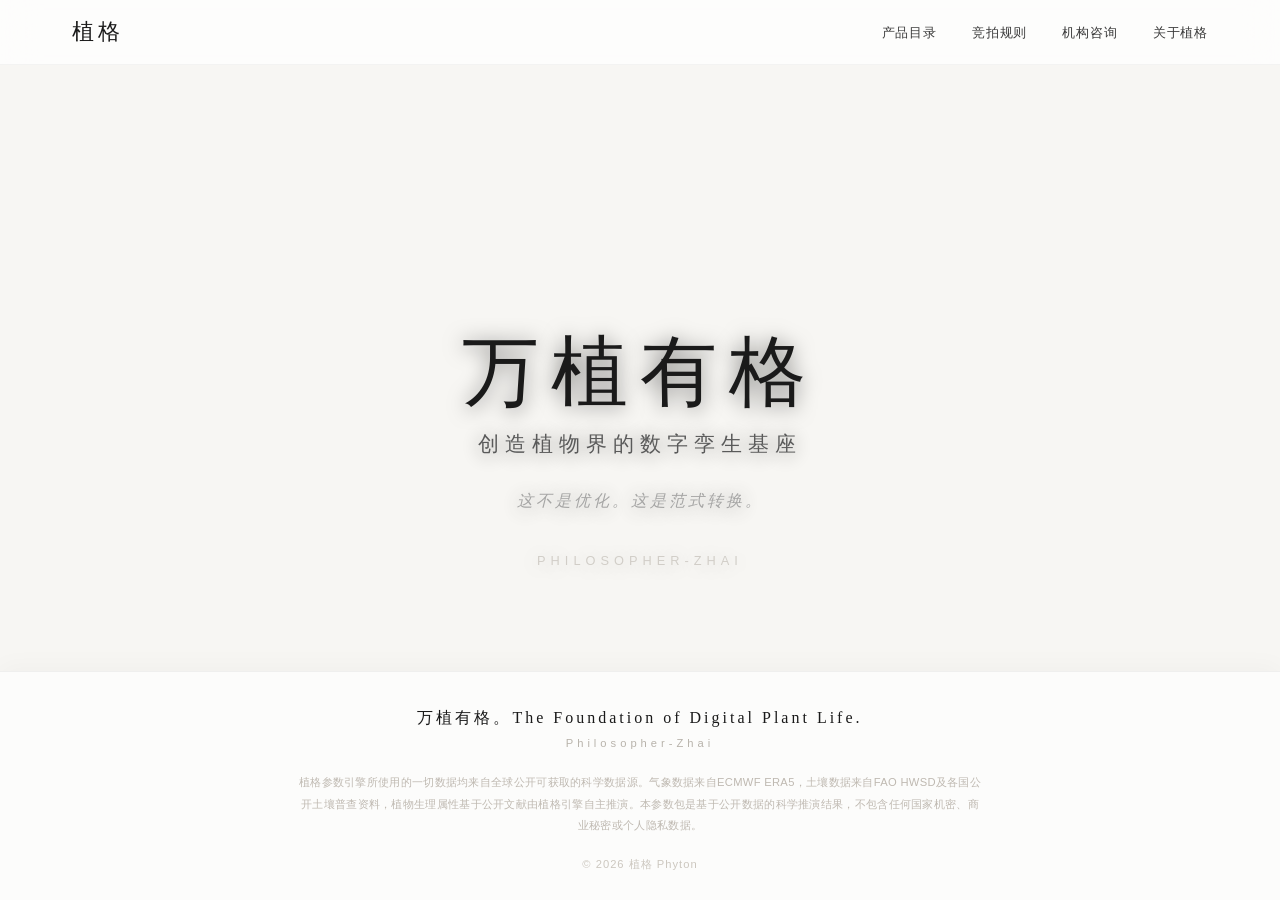
==== index.html @ 39f3e61e "植格网站上线" ====
<!DOCTYPE html>
<html lang="zh-CN">
<head>
    <meta charset="UTF-8">
    <meta name="viewport" content="width=device-width, initial-scale=1.0">
    <title>植格 Phyton — 植物界的数字孪生基座</title>
    <link rel="stylesheet" href="css/style.css">
    <style>
        /* ============================================================
           全局 — 科技白左风
           ============================================================ */
        * {
            margin: 0;
            padding: 0;
            box-sizing: border-box;
        }

        html {
            scroll-behavior: smooth;
        }

        body {
            font-family: -apple-system, 'Inter', 'Helvetica Neue', 'Segoe UI', Roboto, sans-serif;
            background: #f7f6f3;
            color: #1e1e1e;
            line-height: 1.7;
            -webkit-font-smoothing: antialiased;
        }

        /* ===== 顶部导航 — 毛玻璃 ===== */
        .top-nav {
            background: rgba(255, 255, 255, 0.72);
            backdrop-filter: blur(18px) saturate(1.2);
            -webkit-backdrop-filter: blur(18px) saturate(1.2);
            border-bottom: 1px solid rgba(0, 0, 0, 0.04);
            padding: 0 2rem;
            position: fixed;
            top: 0;
            left: 0;
            right: 0;
            z-index: 1000;
        }

        .nav-inner {
            max-width: 1200px;
            margin: 0 auto;
            display: flex;
            justify-content: space-between;
            align-items: center;
            height: 64px;
        }

        .nav-logo {
            font-size: 1.4rem;
            font-weight: 500;
            letter-spacing: 4px;
            color: #1a1a1a;
            text-decoration: none;
            font-family: 'Times New Roman', serif;
        }

        .nav-menu {
            display: flex;
            list-style: none;
            gap: 2.2rem;
            align-items: center;
        }

        .nav-link {
            font-size: 0.8rem;
            font-weight: 450;
            letter-spacing: 0.8px;
            text-transform: uppercase;
            color: #3a3a3a;
            text-decoration: none;
            transition: color 0.25s ease;
            position: relative;
        }

        .nav-link::after {
            content: '';
            position: absolute;
            bottom: -4px;
            left: 0;
            width: 0;
            height: 1.5px;
            background: #1a1a1a;
            transition: width 0.3s ease;
        }

        .nav-link:hover::after {
            width: 100%;
        }

        .nav-link:hover {
            color: #000;
        }

        .has-dropdown {
            position: relative;
        }

        .dropdown {
            display: none;
            position: absolute;
            top: 100%;
            left: 50%;
            transform: translateX(-50%);
            background: rgba(255, 255, 255, 0.96);
            backdrop-filter: blur(12px);
            -webkit-backdrop-filter: blur(12px);
            border-radius: 14px;
            border: 1px solid rgba(0, 0, 0, 0.04);
            box-shadow: 0 12px 40px rgba(0, 0, 0, 0.04);
            min-width: 200px;
            padding: 0.5rem 0;
        }

        .has-dropdown:hover .dropdown {
            display: block;
        }

        .dropdown-inner {
            padding: 0.5rem 1rem;
        }

        /* ===== 滚动容器 ===== */
        .scroll-container {
            padding-top: 64px;
            padding-bottom: 200px; /* 为固定页脚预留空间 */
        }

        /* ===== 全屏面板 ===== */
        .fullscreen-panel {
            min-height: 100vh;
            display: flex;
            align-items: center;
            justify-content: center;
            padding: 4rem 2rem;
            width: 100%;
        }

        /* ============================================================
           第一屏：英雄区（纯文字，垂直居中）
           ============================================================ */
        .hero-panel {
            background: #f7f6f3;
            text-align: center;
            flex-direction: column;
            position: relative;
            min-height: 100vh;
            align-items: center;
        }

        .hero-overlay {
            max-width: 820px;
            margin: 0 auto;
        }

        .hero-title {
            font-size: 4.8rem;
            font-weight: 400;
            letter-spacing: 12px;
            color: #1a1a1a;
            font-family: 'Times New Roman', serif;
            margin-bottom: 0.6rem;
            line-height: 1.15;
        }

        .hero-subtitle {
            font-size: 1.3rem;
            font-weight: 350;
            letter-spacing: 6px;
            color: #4a4a4a;
            margin-bottom: 1.6rem;
            font-family: 'Times New Roman', serif;
        }

        .hero-tagline {
            font-size: 1rem;
            font-weight: 350;
            letter-spacing: 3px;
            color: #8a8a8a;
            margin-bottom: 2.2rem;
            font-style: italic;
        }

        .hero-byline {
            font-size: 0.8rem;
            letter-spacing: 5px;
            color: #b8b3ab;
            text-transform: uppercase;
        }

        .scroll-hint {
            position: absolute;
            bottom: 2.2rem;
            left: 50%;
            transform: translateX(-50%);
            font-size: 1.8rem;
            color: #c5c0b8;
            animation: bounce-down 2.4s ease-in-out infinite;
            line-height: 1;
        }

        @keyframes bounce-down {
            0%,
            100% {
                transform: translateX(-50%) translateY(0);
                opacity: 0.4;
            }
            50% {
                transform: translateX(-50%) translateY(10px);
                opacity: 1;
            }
        }

        /* ============================================================
           第二屏：故事卡片（顶部对齐，但足够的内边距保证视觉居中）
           ============================================================ */
        .stories-panel {
            background: #f7f6f3;
            padding: 5rem 2rem 4rem;
            min-height: 100vh;
            display: flex;
            align-items: flex-start;   /* 保持顶部对齐，符合您之前的要求 */
            justify-content: center;
        }

        .stories-inner {
            max-width: 1200px;
            margin: 0 auto;
            width: 100%;
        }

        .stories-heading {
            font-size: 1.6rem;
            font-weight: 400;
            letter-spacing: 4px;
            color: #1a1a1a;
            text-align: center;
            margin-bottom: 3rem;
            font-family: 'Times New Roman', serif;
        }

        .story-grid {
            display: grid;
            grid-template-columns: repeat(3, 1fr);
            gap: 2rem;
        }

        .story-card {
            background: #ffffff;
            border-radius: 18px;
            overflow: hidden;
            border: 1px solid rgba(0, 0, 0, 0.04);
            box-shadow: 0 2px 20px rgba(0, 0, 0, 0.02);
            transition: transform 0.4s cubic-bezier(0.16, 1, 0.3, 1), box-shadow 0.4s ease;
            display: flex;
            flex-direction: column;
            will-change: transform;
        }

        .story-card:hover {
            transform: translateY(-8px);
            box-shadow: 0 20px 50px rgba(0, 0, 0, 0.07);
        }

        .story-img {
            width: 100%;
            padding-top: 56.25%;
            background-size: cover;
            background-position: center;
            background-color: #e8e4de;
            flex-shrink: 0;
        }

        .story-text {
            padding: 1.8rem 2rem 2.2rem;
            flex: 1;
            display: flex;
            flex-direction: column;
        }

        .story-text h3 {
            font-size: 1.05rem;
            font-weight: 500;
            letter-spacing: 0.5px;
            color: #1a1a1a;
            margin-bottom: 0.3rem;
            line-height: 1.4;
            font-family: 'Times New Roman', serif;
        }

        .story-tagline {
            font-size: 0.8rem;
            font-weight: 400;
            letter-spacing: 1.5px;
            color: #b0aaa2;
            text-transform: uppercase;
            margin-bottom: 0.8rem;
        }

        .story-desc {
            font-size: 0.95rem;
            color: #3a3a3a;
            line-height: 1.8;
            flex: 1;
        }

        /* ============================================================
           第三屏：全球覆盖（底部内边距已减小，页脚脱离文档流）
           ============================================================ */
        .climate-panel {
            background: #f7f6f3;
            padding: 5rem 2rem 3rem;   /* 底部内边距减小 */
            min-height: 100vh;
            display: flex;
            align-items: flex-start;
            justify-content: center;
            text-align: center;
        }

        .climate-inner {
            max-width: 1200px;
            margin: 0 auto;
            width: 100%;
        }

        .climate-heading {
            font-size: 1.8rem;
            font-weight: 400;
            letter-spacing: 5px;
            color: #1a1a1a;
            margin-bottom: 2rem;
            font-family: 'Times New Roman', serif;
        }

        .climate-map {
            width: 100%;
            height: auto;
            display: block;
            margin: 0 auto 2rem;
            border-radius: 18px;
            background: #e8e4de;
            border: 1px solid rgba(0, 0, 0, 0.04);
            box-shadow: 0 2px 20px rgba(0, 0, 0, 0.02);
        }

        .climate-note {
            font-size: 0.85rem;
            color: #8a8a8a;
            letter-spacing: 1.5px;
            line-height: 1.9;
            max-width: 600px;
            margin: 0 auto;
        }

        /* ============================================================
           页脚 — 固定于视口底部
           ============================================================ */
        .site-footer {
            position: fixed;            /* 固定定位 */
            bottom: 0;
            left: 0;
            right: 0;
            z-index: 900;               /* 低于导航栏 */
            text-align: center;
            padding: 2rem 2rem 1.6rem;
            border-top: 1px solid rgba(0, 0, 0, 0.05);
            background: rgba(252, 252, 251, 0.96);
            backdrop-filter: blur(12px);
            -webkit-backdrop-filter: blur(12px);
            box-shadow: 0 -4px 24px rgba(0, 0, 0, 0.03);
        }

        .footer-slogan {
            font-size: 1rem;
            font-weight: 380;
            letter-spacing: 3px;
            color: #1a1a1a;
            margin-bottom: 0.2rem;
            font-family: 'Times New Roman', serif;
        }

        .footer-sub {
            font-size: 0.7rem;
            letter-spacing: 4px;
            color: #b8b3ab;
            margin-bottom: 1.2rem;
        }

        .footer-disclaimer {
            max-width: 720px;
            margin: 0 auto 1.2rem;
            font-size: 0.7rem;
            color: #bfb9b1;
            line-height: 1.9;
            letter-spacing: 0.3px;
            padding: 0 1rem;
        }

        .footer-copy {
            font-size: 0.7rem;
            color: #ccc7bf;
            letter-spacing: 1px;
        }

        /* ============================================================
           响应式
           ============================================================ */
        @media (max-width: 900px) {
            .story-grid {
                grid-template-columns: repeat(2, 1fr);
                gap: 1.5rem;
            }
        }

        @media (max-width: 700px) {
            .top-nav {
                padding: 0 1rem;
            }
            .nav-menu {
                gap: 1.2rem;
            }
            .nav-link {
                font-size: 0.7rem;
                letter-spacing: 0.5px;
            }
            .nav-logo {
                font-size: 1.1rem;
                letter-spacing: 2px;
            }

            .hero-title {
                font-size: 3rem;
                letter-spacing: 8px;
            }
            .hero-subtitle {
                font-size: 1rem;
                letter-spacing: 4px;
            }
            .hero-tagline {
                font-size: 0.9rem;
                letter-spacing: 2px;
            }

            .stories-panel {
                padding: 4rem 1.2rem 3rem;
            }
            .stories-heading {
                font-size: 1.3rem;
                letter-spacing: 2px;
                margin-bottom: 2rem;
            }
            .story-grid {
                grid-template-columns: 1fr;
                gap: 1.2rem;
            }
            .story-text {
                padding: 1.4rem 1.4rem 1.8rem;
            }
            .story-text h3 {
                font-size: 0.95rem;
            }
            .story-desc {
                font-size: 0.88rem;
            }

            /* 移动端底部留白加大，页脚更高 */
            .scroll-container {
                padding-bottom: 230px;
            }

            .climate-panel {
                padding: 4rem 1.2rem 2.5rem;
            }
            .climate-heading {
                font-size: 1.4rem;
                letter-spacing: 3px;
            }
            .climate-note {
                font-size: 0.78rem;
            }

            .site-footer {
                padding: 1.6rem 1.2rem 1.4rem;
            }
            .footer-slogan {
                font-size: 0.85rem;
            }
            .footer-disclaimer {
                font-size: 0.65rem;
            }
        }

        @media (max-width: 440px) {
            .nav-menu {
                gap: 0.8rem;
            }
            .nav-link {
                font-size: 0.6rem;
                letter-spacing: 0.3px;
            }
            .nav-logo {
                font-size: 0.95rem;
            }

            .hero-title {
                font-size: 2.4rem;
                letter-spacing: 6px;
            }
            .hero-subtitle {
                font-size: 0.85rem;
                letter-spacing: 3px;
            }
            .hero-tagline {
                font-size: 0.8rem;
            }

            .fullscreen-panel {
                padding: 3rem 1rem;
                min-height: 90vh;
            }
            .stories-panel {
                min-height: auto;
                padding: 3rem 1rem 2rem;
            }
            .climate-panel {
                min-height: auto;
                padding: 3rem 1rem 2rem;
            }

            .story-text h3 {
                font-size: 0.9rem;
            }
            .story-desc {
                font-size: 0.82rem;
            }
            .story-text {
                padding: 1rem 1rem 1.4rem;
            }

            .scroll-hint {
                font-size: 1.4rem;
                bottom: 1.2rem;
            }

            /* 小屏幕底部留白更多 */
            .scroll-container {
                padding-bottom: 250px;
            }

            .site-footer {
                padding: 1.4rem 1rem 1.2rem;
            }
        }
    </style>
</head>
<body>

    <!-- ===== 顶部悬浮导航栏 ===== -->
    <nav class="top-nav">
        <div class="nav-inner">
            <a href="index.html" class="nav-logo">植格</a>
            <ul class="nav-menu">
                <li class="nav-item has-dropdown">
                    <a href="#" class="nav-link">产品目录</a>
                    <div class="dropdown" id="productDropdown">
                        <div class="dropdown-inner">
                            <p style="color:var(--muted);text-align:center;padding:1rem;">加载中…</p>
                        </div>
                    </div>
                </li>
                <li class="nav-item">
                    <a href="auction.html" class="nav-link">竞拍规则</a>
                </li>
                <li class="nav-item">
                    <a href="institutional-inquiry.html" class="nav-link">机构咨询</a>
                </li>
                <li class="nav-item">
                    <a href="about.html" class="nav-link">关于植格</a>
                </li>
            </ul>
        </div>
    </nav>

    <!-- ===== 全屏滚动容器 ===== -->
    <div class="scroll-container">

        <!-- 第一屏：英雄区 -->
        <section class="fullscreen-panel hero-panel" id="panel1">
            <div class="hero-overlay">
                <h1 class="hero-title">万植有格</h1>
                <p class="hero-subtitle">创造植物界的数字孪生基座</p>
                <p class="hero-tagline">这不是优化。这是范式转换。</p>
                <p class="hero-byline">Philosopher-Zhai</p>
            </div>
            <div class="scroll-hint">↓</div>
        </section>

        <!-- 第二屏：三张故事卡片 -->
        <section class="fullscreen-panel stories-panel" id="panel2">
            <div class="stories-inner">
                <h2 class="stories-heading">涌现：植物自己求解的生存策略</h2>
                <div class="story-grid">
                    <div class="story-card">
                        <div class="story-img" style="background-image: url('images/story_black_soil.jpg');"></div>
                        <div class="story-text">
                            <h3>黑土区冬小麦的零干预策略</h3>
                            <p class="story-tagline">当最优解是不作为</p>
                            <p class="story-desc">乌克兰黑土区有机质含量高达8%-15%。植格引擎在四年回测中涌现的策略是：不灌溉、不追肥。在这片土地上，任何人为干预都是多余的。</p>
                        </div>
                    </div>
                    <div class="story-card">
                        <div class="story-img" style="background-image: url('images/story_disaster.jpg');"></div>
                        <div class="story-text">
                            <h3>灾害气候下的理性止损</h3>
                            <p class="story-tagline">减少无效投入的逆向决策</p>
                            <p class="story-desc">2018年黑河大豆遭遇低温，传统方案加大水肥投入抢救，最终仍未完熟。植格策略选择了减少投入——代谢慢了，水肥需求自然下降。省下的成本直接转化为净收益。</p>
                        </div>
                    </div>
                    <div class="story-card">
                        <div class="story-img" style="background-image: url('images/story_senescence.jpg');"></div>
                        <div class="story-text">
                            <h3>灌浆期营养器官的程序性衰解</h3>
                            <p class="story-tagline">一年生植物的终极生存策略</p>
                            <p class="story-desc">灌浆启动后，植格主动将叶片和茎秆中约15%的储存物质以57%的效率输送给籽粒。这不是病害，不是衰老，是植物在繁殖信号触发下自主执行的程序性营养转移。</p>
                        </div>
                    </div>
                </div>
            </div>
        </section>

        <!-- 第三屏：全球覆盖 -->
        <section class="fullscreen-panel climate-panel" id="panel3">
            <div class="climate-inner">
                <h2 class="climate-heading">全球覆盖</h2>
                <img src="images/climate_map.png" alt="植格全球覆盖产区示意图" class="climate-map">
                <p class="climate-note">基于ECMWF全球再分析数据 · 已覆盖九个核心产区 · 跨越六种气候类型 · 跨五个物种</p>
            </div>
        </section>

    </div>

    <!-- ===== 页脚（固定底部） ===== -->
    <footer class="site-footer">
        <p class="footer-slogan">万植有格。The Foundation of Digital Plant Life.</p>
        <p class="footer-sub">Philosopher-Zhai</p>
        <p class="footer-disclaimer">
            植格参数引擎所使用的一切数据均来自全球公开可获取的科学数据源。气象数据来自ECMWF ERA5，土壤数据来自FAO HWSD及各国公开土壤普查资料，植物生理属性基于公开文献由植格引擎自主推演。本参数包是基于公开数据的科学推演结果，不包含任何国家机密、商业秘密或个人隐私数据。
        </p>
        <p class="footer-copy">© 2026 植格 Phyton</p>
    </footer>

    <script src="js/map.js"></script>
</body>
</html>
---- css/style.css ----
/* ===== 植格 v2.5 — 全屏滚动版 ===== */

:root {
    --bg: #ffffff;
    --text: #1a1a1a;
    --muted: #666666;
    --light-muted: #999999;
    --border: #e5e5e5;
    --accent: #2c5f2d;
    --accent-light: #e8f0e8;
    --nav-bg: rgba(255,255,255,0.92);
    --dropdown-bg: rgba(255,255,255,0.97);
}

* { margin: 0; padding: 0; box-sizing: border-box; }

body {
    font-family: -apple-system, BlinkMacSystemFont, "Segoe UI", "Helvetica Neue", "PingFang SC", "Microsoft YaHei", sans-serif;
    background: var(--bg);
    color: var(--text);
    line-height: 1.7;
    -webkit-font-smoothing: antialiased;
    overflow-x: hidden;
}

/* ===== 顶部悬浮导航 ===== */
.top-nav {
    position: fixed;
    top: 0;
    left: 0;
    width: 100%;
    z-index: 100;
    background: var(--nav-bg);
    backdrop-filter: blur(12px);
    border-bottom: 1px solid var(--border);
}

.nav-inner {
    max-width: 100%;
    margin: 0 auto;
    display: flex;
    align-items: center;
    justify-content: space-between;
    padding: 0.7rem 2rem;
}

.nav-logo {
    font-size: 1.2rem;
    font-weight: 600;
    letter-spacing: 0.06em;
    color: var(--accent);
    text-decoration: none;
}

.nav-menu {
    list-style: none;
    display: flex;
    gap: 2rem;
    align-items: center;
}

.nav-link {
    color: var(--text);
    text-decoration: none;
    font-size: 0.85rem;
    letter-spacing: 0.04em;
    transition: color 0.2s;
}

.nav-link:hover { color: var(--accent); }

/* 下拉菜单 */
.has-dropdown { position: relative; }

.dropdown {
    position: absolute;
    top: 100%;
    left: 50%;
    transform: translateX(-50%);
    background: var(--dropdown-bg);
    backdrop-filter: blur(12px);
    border: 1px solid var(--border);
    border-radius: 6px;
    min-width: 300px;
    opacity: 0;
    visibility: hidden;
    transition: all 0.2s;
}

.has-dropdown:hover .dropdown {
    opacity: 1;
    visibility: visible;
}

.dropdown-inner { padding: 0.5rem 0; }

.dropdown-group { padding: 0.3rem 1.2rem; }

.dropdown-group-title {
    font-size: 0.7rem;
    font-weight: 600;
    color: var(--accent);
    text-transform: uppercase;
    letter-spacing: 0.06em;
    margin: 0.4rem 0 0.2rem;
}

.dropdown-item {
    display: block;
    padding: 0.3rem 1.2rem;
    font-size: 0.85rem;
    color: var(--text);
    text-decoration: none;
    transition: background 0.15s;
}

.dropdown-item:hover { background: var(--accent-light); }

.dropdown-item .price-hint {
    font-size: 0.7rem;
    color: var(--muted);
    margin-left: 0.4rem;
}

/* ===== 全屏滚动容器 ===== */
.scroll-container {
    height: 100vh;
    overflow-y: scroll;
    scroll-snap-type: y mandatory;
    scroll-behavior: smooth;
}

.fullscreen-panel {
    height: 100vh;
    scroll-snap-align: start;
    display: flex;
    align-items: center;
    justify-content: center;
    position: relative;
    overflow: hidden;
}

/* ===== 第一屏：丰收田野 ===== */
.hero-panel {
    background: url('../images/hero_field.jpg') center/cover no-repeat;
}

.hero-panel.no-image {
    background: linear-gradient(180deg, #d4e5d4 0%, #f0f5f0 60%, #fff 100%);
}

.hero-overlay {
    text-align: center;
    color: #fff;
    text-shadow: 0 2px 20px rgba(0,0,0,0.5);
    z-index: 2;
}

.hero-title {
    font-size: clamp(2rem, 5vw, 4rem);
    font-weight: 300;
    letter-spacing: 0.1em;
    margin-bottom: 0.5rem;
}

.hero-subtitle {
    font-size: clamp(0.9rem, 2vw, 1.4rem);
    font-weight: 300;
    letter-spacing: 0.06em;
    opacity: 0.9;
}

.hero-tagline {
    font-size: clamp(0.8rem, 1.5vw, 1rem);
    margin-top: 1.5rem;
    opacity: 0.75;
    letter-spacing: 0.04em;
    font-style: italic;
}

.hero-byline {
    font-size: clamp(0.7rem, 1.2vw, 0.85rem);
    margin-top: 1rem;
    opacity: 0.6;
    letter-spacing: 0.04em;
}

.scroll-hint {
    position: absolute;
    bottom: 2rem;
    left: 50%;
    transform: translateX(-50%);
    color: rgba(255,255,255,0.5);
    font-size: 1.8rem;
    animation: bounce 2s infinite;
    z-index: 2;
}

@keyframes bounce {
    0%, 100% { transform: translateX(-50%) translateY(0); }
    50% { transform: translateX(-50%) translateY(10px); }
}

/* ===== 第二屏：故事卡片 ===== */
.stories-panel {
    background: var(--bg);
}

.stories-inner {
    max-width: 100%;
    width: 100%;
    padding: 4rem 2rem;
    display: flex;
    flex-direction: column;
    justify-content: center;
    height: 100%;
}

.stories-heading {
    text-align: center;
    font-size: clamp(1.2rem, 2.5vw, 1.8rem);
    font-weight: 300;
    letter-spacing: 0.06em;
    margin-bottom: 2.5rem;
    color: var(--text);
}

.story-grid {
    display: flex;
    gap: 2rem;
    flex: 1;
    min-height: 0;
}

.story-card {
    flex: 1;
    border: 1px solid var(--border);
    border-radius: 4px;
    overflow: hidden;
    display: flex;
    flex-direction: column;
    transition: box-shadow 0.3s;
}

.story-card:hover {
    box-shadow: 0 8px 30px rgba(0,0,0,0.08);
}

.story-img {
    width: 100%;
    flex: 1;
    min-height: 40vh;
    background: center/cover no-repeat;
    background-color: #e8f0e8;
}

.story-text {
    padding: clamp(1rem, 2vh, 1.8rem);
}

.story-text h3 {
    font-size: clamp(0.85rem, 1.3vw, 1.05rem);
    font-weight: 500;
    margin-bottom: 0.3rem;
    color: var(--text);
}

.story-tagline {
    font-size: clamp(0.75rem, 1vw, 0.85rem);
    color: var(--accent);
    font-style: italic;
    margin-bottom: 0.6rem;
}

.story-desc {
    font-size: clamp(0.7rem, 0.95vw, 0.85rem);
    color: var(--muted);
    line-height: 1.6;
}

/* ===== 第三屏：全球覆盖 ===== */
.climate-panel {
    background: #f8f9f8;
}

.climate-inner {
    width: 100%;
    height: 100%;
    display: flex;
    flex-direction: column;
    align-items: center;
    justify-content: center;
    padding: 3rem 2rem;
}

.climate-heading {
    font-size: clamp(1.2rem, 2.5vw, 1.8rem);
    font-weight: 300;
    letter-spacing: 0.06em;
    margin-bottom: 2rem;
    color: var(--text);
}

.climate-map {
    max-width: 100%;
    max-height: 70vh;
    width: auto;
    height: auto;
    object-fit: contain;
    border-radius: 4px;
}

.climate-note {
    font-size: clamp(0.7rem, 1vw, 0.85rem);
    color: var(--light-muted);
    margin-top: 1.5rem;
    text-align: center;
}

/* ===== 页脚 ===== */
.site-footer {
    background: #f8f9f8;
    border-top: 1px solid var(--border);
    text-align: center;
    padding: 3rem 2rem;
}

.footer-slogan {
    font-size: 1rem;
    font-weight: 400;
    letter-spacing: 0.06em;
    color: var(--text);
    margin-bottom: 0.3rem;
}

.footer-sub {
    font-size: 0.8rem;
    color: var(--light-muted);
    margin-bottom: 1.5rem;
}

.footer-disclaimer {
    font-size: 0.72rem;
    color: var(--light-muted);
    max-width: 650px;
    margin: 0 auto 1.5rem;
    line-height: 1.6;
}

.footer-copy {
    font-size: 0.72rem;
    color: var(--light-muted);
}

/* ===== 手机端适配 ===== */
@media (max-width: 768px) {
    .nav-inner {
        padding: 0.5rem 1rem;
    }
    .nav-menu {
        gap: 1rem;
    }
    .nav-link {
        font-size: 0.78rem;
    }
    .dropdown {
        min-width: 240px;
        left: auto;
        right: 0;
        transform: none;
    }

    /* 第一屏 */
    .hero-title {
        font-size: 2rem;
    }
    .hero-subtitle {
        font-size: 0.9rem;
    }

    /* 第二屏：卡片纵向堆叠 */
    .stories-panel {
        height: auto;
        min-height: 100vh;
    }
    .stories-inner {
        padding: 2rem 1rem;
    }
    .story-grid {
        flex-direction: column;
        gap: 1.5rem;
    }
    .story-card {
        flex: none;
        min-height: 50vh;
    }
    .story-img {
        min-height: 25vh;
    }

    /* 第三屏 */
    .climate-inner {
        padding: 2rem 1rem;
    }
    .climate-map {
        max-height: 55vh;
    }
}
/* ===== 关于植格页面 ===== */
.about-page {
    max-width: 800px;
    margin: 6rem auto 3rem;
    padding: 0 2rem;
}

.about-page h1 {
    text-align: center;
    font-size: 2rem;
    font-weight: 300;
    letter-spacing: 0.06em;
    margin-bottom: 3rem;
    color: var(--text);
}

.about-block {
    margin-bottom: 2.5rem;
}

.about-block h2 {
    font-size: 1.2rem;
    font-weight: 500;
    margin-bottom: 1rem;
    color: var(--text);
    letter-spacing: 0.04em;
}

.about-block p {
    font-size: 0.95rem;
    color: var(--muted);
    line-height: 1.8;
    margin-bottom: 0.8rem;
}

/* ===== 竞拍/机构咨询页面居中 ===== */
.auction-form,
.institutional {
    max-width: 700px;
    margin: 6rem auto 3rem;
    padding: 0 2rem;
    text-align: center;
}

.auction-form .rules,
.institutional p {
    text-align: left;
}

.auction-form h2,
.institutional h2 {
    text-align: center;
}

/* ===== 产品详情页补充样式 ===== */
.product-detail {
    max-width: 720px;
    margin: 6rem auto 3rem;
    padding: 0 2rem;
}

.product-detail .back-link {
    display: inline-block;
    margin-bottom: 2rem;
    color: var(--muted);
    text-decoration: none;
    font-size: 0.85rem;
}

.product-detail .back-link:hover {
    color: var(--text);
}

.product-header {
    text-align: center;
    margin-bottom: 2.5rem;
}

.product-header h2 {
    font-size: 2rem;
    font-weight: 300;
    letter-spacing: 0.04em;
}

.product-header .meta {
    color: var(--muted);
    font-size: 0.95rem;
    margin-top: 0.5rem;
}

.product-header .price-large {
    font-size: 1.8rem;
    font-weight: 600;
    margin-top: 1rem;
}

.price-entry { color: var(--tag-entry); }
.price-premium { color: var(--tag-premium); }

/* 数据卡片 */
.data-card {
    background: #fafbfc;
    border: 1px solid var(--border);
    border-radius: 6px;
    padding: 1.5rem;
    margin-bottom: 1.5rem;
}

.data-card h4 {
    font-size: 0.85rem;
    font-weight: 500;
    color: var(--muted);
    text-transform: uppercase;
    letter-spacing: 0.06em;
    margin-bottom: 1rem;
    text-align: center;
}

.data-grid {
    display: flex;
    justify-content: center;
    gap: 2rem;
    flex-wrap: wrap;
}

.data-item {
    text-align: center;
}

.data-item .data-value {
    font-size: 1.4rem;
    font-weight: 600;
    color: var(--accent);
}

.data-item .data-label {
    font-size: 0.8rem;
    color: var(--muted);
    margin-top: 0.2rem;
}

/* 说明书下载 */
.manual-download {
    text-align: center;
    margin: 2rem 0;
}

.btn-download {
    display: inline-block;
    padding: 0.7rem 2rem;
    background: var(--accent);
    color: #fff;
    text-decoration: none;
    border-radius: 4px;
    font-size: 0.9rem;
    letter-spacing: 0.04em;
    transition: background 0.2s;
}

.btn-download:hover {
    background: #1e4a1f;
}

/* 竞拍区域 */
.auction-section {
    text-align: center;
    margin: 2rem 0;
    padding: 2rem;
    background: #fafbfc;
    border: 1px solid var(--border);
    border-radius: 6px;
}

.auction-section h3 {
    font-size: 1.1rem;
    font-weight: 500;
    margin-bottom: 0.5rem;
}

.auction-section p {
    font-size: 0.9rem;
    color: var(--muted);
    margin-bottom: 1.5rem;
}

.btn-auction {
    display: inline-block;
    padding: 0.8rem 2.4rem;
    background: var(--accent);
    color: #fff;
    text-decoration: none;
    border-radius: 4px;
    font-size: 0.95rem;
    letter-spacing: 0.04em;
    transition: background 0.2s;
}

.btn-auction:hover {
    background: #1e4a1f;
}

.license-info {
    font-size: 0.8rem;
    color: var(--light-muted);
    margin-top: 1rem;
}

/* ===== 响应式 ===== */
@media (max-width: 768px) {
    .about-page,
    .auction-form,
    .institutional,
    .product-detail {
        margin-top: 5rem;
        padding: 0 1rem;
    }
    .data-grid {
        gap: 1rem;
    }
}
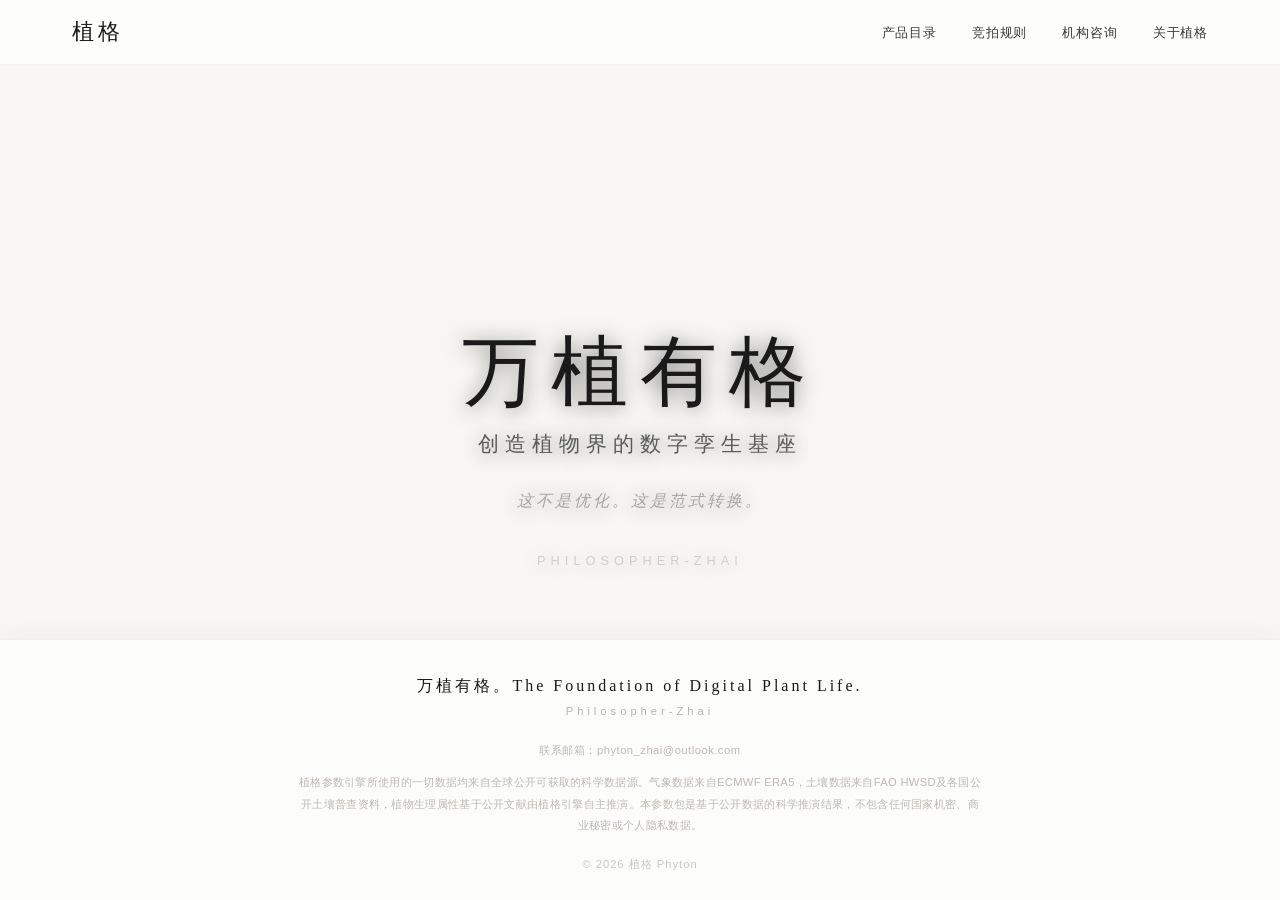
==== commit 42fddf87: "在页脚和表单页添加邮箱联系方式" ====
--- a/index.html
+++ b/index.html
@@ -388,6 +388,22 @@
             letter-spacing: 4px;
             color: #b8b3ab;
             margin-bottom: 1.2rem;
+        }
+
+        /* ===== 新增：邮箱样式 ===== */
+        .footer-email {
+            font-size: 0.7rem;
+            color: #bfb9b1;
+            letter-spacing: 0.5px;
+            margin-bottom: 0.8rem;
+        }
+        .footer-email a {
+            color: inherit;
+            text-decoration: none;
+            transition: color 0.3s ease;
+        }
+        .footer-email a:hover {
+            color: #1a1a1a;
         }
 
         .footer-disclaimer {
@@ -647,6 +663,8 @@
     <footer class="site-footer">
         <p class="footer-slogan">万植有格。The Foundation of Digital Plant Life.</p>
         <p class="footer-sub">Philosopher-Zhai</p>
+        <!-- ===== 新增：邮箱链接 ===== -->
+        <p class="footer-email">联系邮箱：<a href="mailto:phyton_zhai@outlook.com">phyton_zhai@outlook.com</a></p>
         <p class="footer-disclaimer">
             植格参数引擎所使用的一切数据均来自全球公开可获取的科学数据源。气象数据来自ECMWF ERA5，土壤数据来自FAO HWSD及各国公开土壤普查资料，植物生理属性基于公开文献由植格引擎自主推演。本参数包是基于公开数据的科学推演结果，不包含任何国家机密、商业秘密或个人隐私数据。
         </p>
--- a/css/style.css
+++ b/css/style.css
@@ -625,4 +625,12 @@
     .data-grid {
         gap: 1rem;
     }
+}
+/* 手机端下拉菜单可滚动 */
+@media (max-width: 768px) {
+    .dropdown {
+        max-height: 70vh;
+        overflow-y: auto;
+        -webkit-overflow-scrolling: touch;
+    }
 }
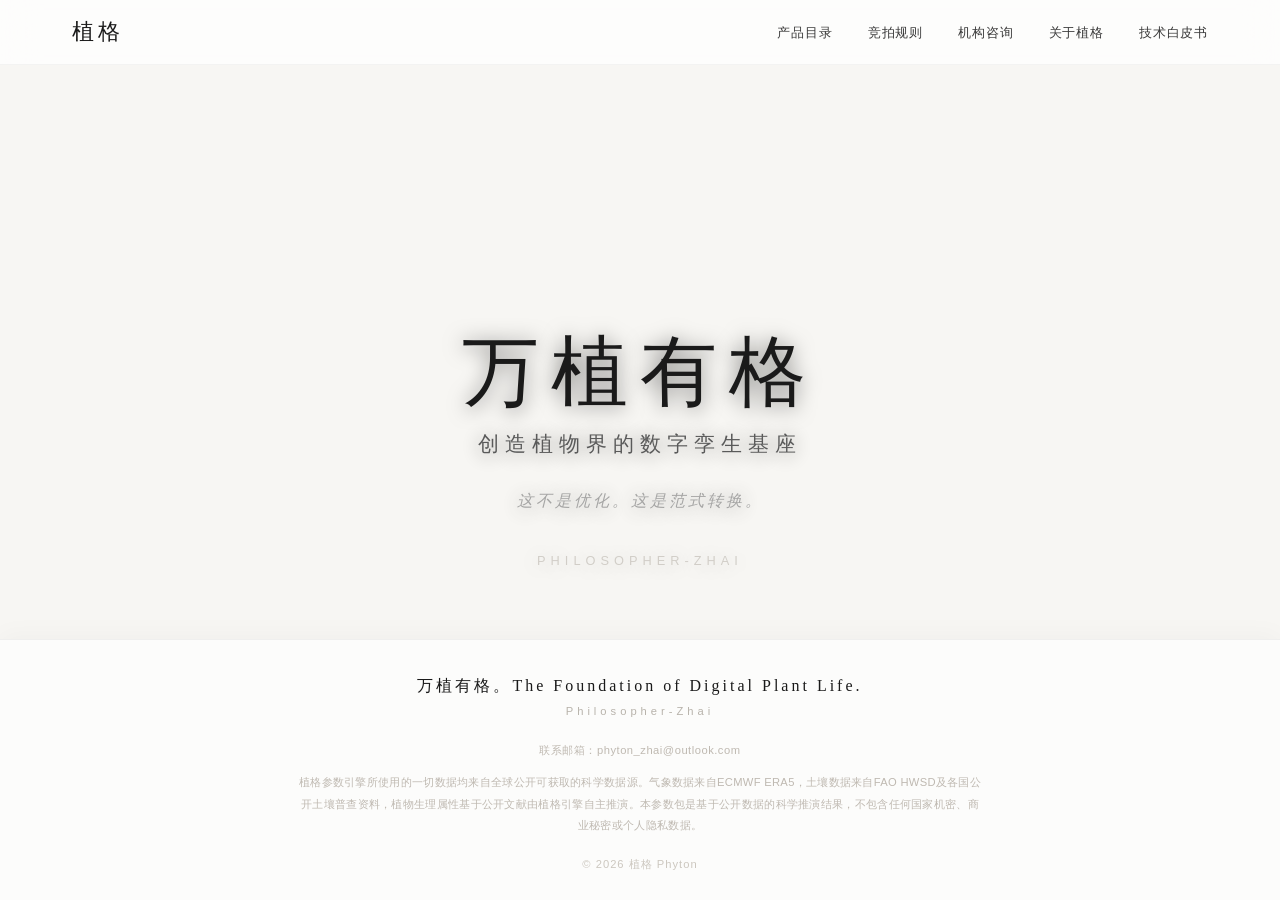
==== commit 8dd9a224: "更新技术白皮书并添加导航入口" ====
--- a/index.html
+++ b/index.html
@@ -13,6 +13,10 @@
             margin: 0;
             padding: 0;
             box-sizing: border-box;
+        }
+
+        html {
+            overflow-y: scroll;   
         }
 
         html {
@@ -596,6 +600,9 @@
                 </li>
                 <li class="nav-item">
                     <a href="about.html" class="nav-link">关于植格</a>
+                </li>
+                <li class="nav-item">
+                    <a href="tech/index.html" class="nav-link">技术白皮书</a>
                 </li>
             </ul>
         </div>
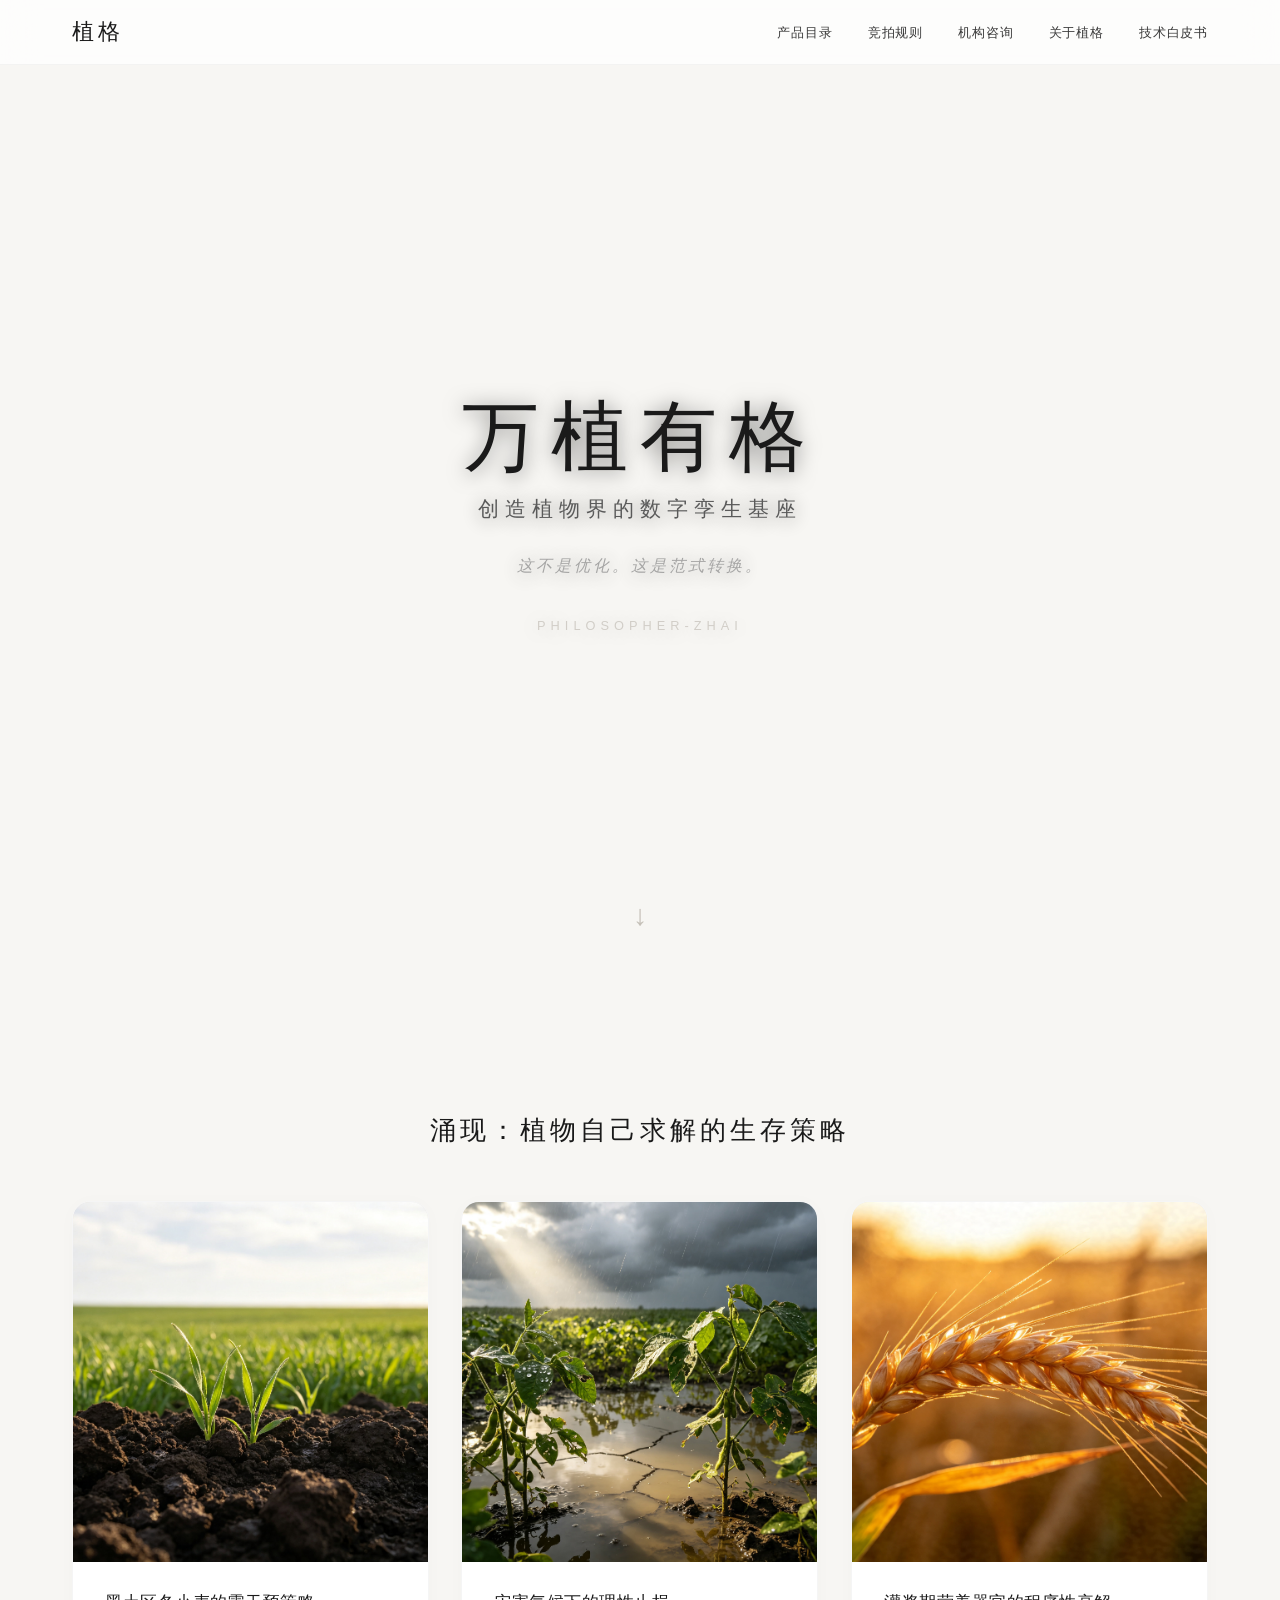
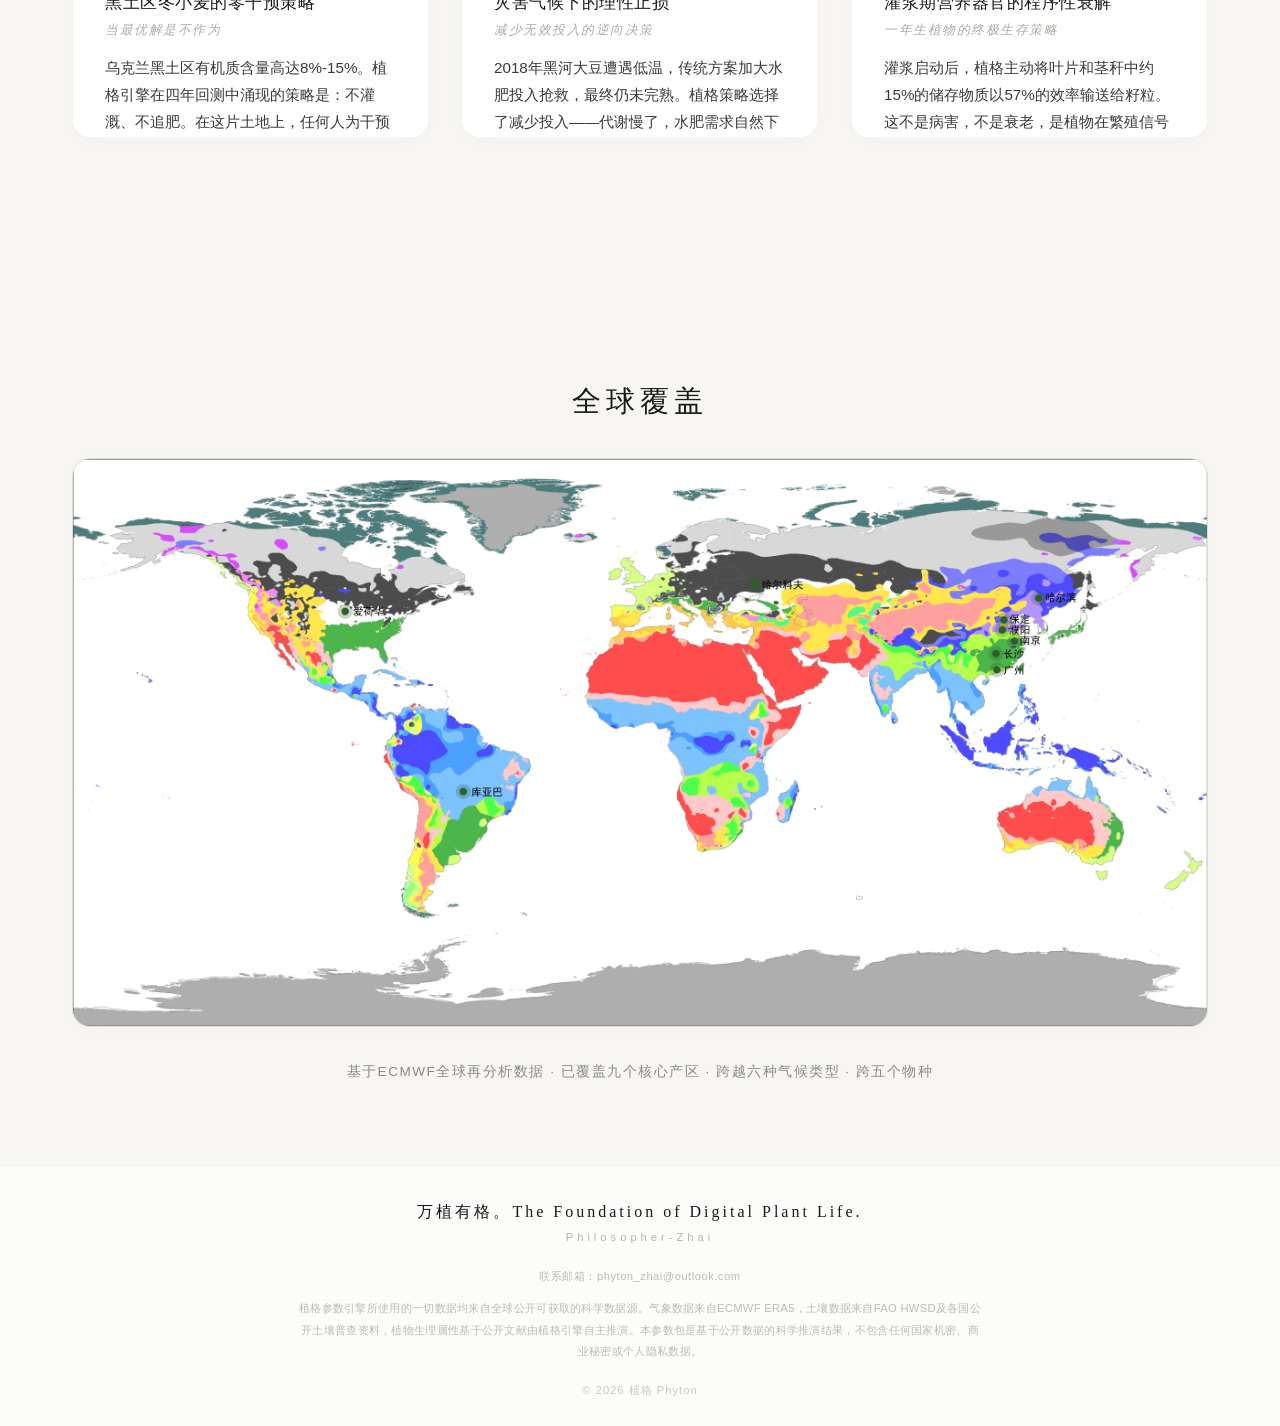
==== commit 04fbf6ac: "优化导航栏" ====
--- a/index.html
+++ b/index.html
@@ -6,9 +6,6 @@
     <title>植格 Phyton — 植物界的数字孪生基座</title>
     <link rel="stylesheet" href="css/style.css">
     <style>
-        /* ============================================================
-           全局 — 科技白左风
-           ============================================================ */
         * {
             margin: 0;
             padding: 0;
@@ -16,10 +13,7 @@
         }
 
         html {
-            overflow-y: scroll;   
-        }
-
-        html {
+            overflow-y: scroll;
             scroll-behavior: smooth;
         }
 
@@ -28,21 +22,21 @@
             background: #f7f6f3;
             color: #1e1e1e;
             line-height: 1.7;
+            min-height: 100vh;
+            display: flex;
+            flex-direction: column;
             -webkit-font-smoothing: antialiased;
         }
 
-        /* ===== 顶部导航 — 毛玻璃 ===== */
         .top-nav {
             background: rgba(255, 255, 255, 0.72);
             backdrop-filter: blur(18px) saturate(1.2);
             -webkit-backdrop-filter: blur(18px) saturate(1.2);
             border-bottom: 1px solid rgba(0, 0, 0, 0.04);
             padding: 0 2rem;
-            position: fixed;
+            position: sticky;
             top: 0;
-            left: 0;
-            right: 0;
-            z-index: 1000;
+            z-index: 100;
         }
 
         .nav-inner {
@@ -68,6 +62,10 @@
             list-style: none;
             gap: 2.2rem;
             align-items: center;
+        }
+
+        .nav-menu li {
+            display: block;
         }
 
         .nav-link {
@@ -100,43 +98,8 @@
             color: #000;
         }
 
-        .has-dropdown {
-            position: relative;
-        }
-
-        .dropdown {
-            display: none;
-            position: absolute;
-            top: 100%;
-            left: 50%;
-            transform: translateX(-50%);
-            background: rgba(255, 255, 255, 0.96);
-            backdrop-filter: blur(12px);
-            -webkit-backdrop-filter: blur(12px);
-            border-radius: 14px;
-            border: 1px solid rgba(0, 0, 0, 0.04);
-            box-shadow: 0 12px 40px rgba(0, 0, 0, 0.04);
-            min-width: 200px;
-            padding: 0.5rem 0;
-        }
-
-        .has-dropdown:hover .dropdown {
-            display: block;
-        }
-
-        .dropdown-inner {
-            padding: 0.5rem 1rem;
-        }
-
-        /* ===== 滚动容器 ===== */
-        .scroll-container {
-            padding-top: 64px;
-            padding-bottom: 200px; /* 为固定页脚预留空间 */
-        }
-
-        /* ===== 全屏面板 ===== */
         .fullscreen-panel {
-            min-height: 100vh;
+            min-height: calc(100vh - 64px);
             display: flex;
             align-items: center;
             justify-content: center;
@@ -144,16 +107,12 @@
             width: 100%;
         }
 
-        /* ============================================================
-           第一屏：英雄区（纯文字，垂直居中）
-           ============================================================ */
         .hero-panel {
             background: #f7f6f3;
             text-align: center;
             flex-direction: column;
+            align-items: center;
             position: relative;
-            min-height: 100vh;
-            align-items: center;
         }
 
         .hero-overlay {
@@ -208,27 +167,14 @@
         }
 
         @keyframes bounce-down {
-            0%,
-            100% {
-                transform: translateX(-50%) translateY(0);
-                opacity: 0.4;
-            }
-            50% {
-                transform: translateX(-50%) translateY(10px);
-                opacity: 1;
-            }
-        }
-
-        /* ============================================================
-           第二屏：故事卡片（顶部对齐，但足够的内边距保证视觉居中）
-           ============================================================ */
+            0%, 100% { transform: translateX(-50%) translateY(0); opacity: 0.4; }
+            50% { transform: translateX(-50%) translateY(10px); opacity: 1; }
+        }
+
         .stories-panel {
             background: #f7f6f3;
+            align-items: flex-start;
             padding: 5rem 2rem 4rem;
-            min-height: 100vh;
-            display: flex;
-            align-items: flex-start;   /* 保持顶部对齐，符合您之前的要求 */
-            justify-content: center;
         }
 
         .stories-inner {
@@ -312,16 +258,10 @@
             flex: 1;
         }
 
-        /* ============================================================
-           第三屏：全球覆盖（底部内边距已减小，页脚脱离文档流）
-           ============================================================ */
         .climate-panel {
             background: #f7f6f3;
-            padding: 5rem 2rem 3rem;   /* 底部内边距减小 */
-            min-height: 100vh;
-            display: flex;
+            padding: 5rem 2rem 3rem;
             align-items: flex-start;
-            justify-content: center;
             text-align: center;
         }
 
@@ -360,22 +300,12 @@
             margin: 0 auto;
         }
 
-        /* ============================================================
-           页脚 — 固定于视口底部
-           ============================================================ */
         .site-footer {
-            position: fixed;            /* 固定定位 */
-            bottom: 0;
-            left: 0;
-            right: 0;
-            z-index: 900;               /* 低于导航栏 */
             text-align: center;
             padding: 2rem 2rem 1.6rem;
             border-top: 1px solid rgba(0, 0, 0, 0.05);
-            background: rgba(252, 252, 251, 0.96);
-            backdrop-filter: blur(12px);
-            -webkit-backdrop-filter: blur(12px);
-            box-shadow: 0 -4px 24px rgba(0, 0, 0, 0.03);
+            background: #fcfcfb;
+            margin-top: auto;
         }
 
         .footer-slogan {
@@ -394,7 +324,6 @@
             margin-bottom: 1.2rem;
         }
 
-        /* ===== 新增：邮箱样式 ===== */
         .footer-email {
             font-size: 0.7rem;
             color: #bfb9b1;
@@ -426,9 +355,6 @@
             letter-spacing: 1px;
         }
 
-        /* ============================================================
-           响应式
-           ============================================================ */
         @media (max-width: 900px) {
             .story-grid {
                 grid-template-columns: repeat(2, 1fr);
@@ -487,11 +413,6 @@
                 font-size: 0.88rem;
             }
 
-            /* 移动端底部留白加大，页脚更高 */
-            .scroll-container {
-                padding-bottom: 230px;
-            }
-
             .climate-panel {
                 padding: 4rem 1.2rem 2.5rem;
             }
@@ -540,15 +461,7 @@
 
             .fullscreen-panel {
                 padding: 3rem 1rem;
-                min-height: 90vh;
-            }
-            .stories-panel {
-                min-height: auto;
-                padding: 3rem 1rem 2rem;
-            }
-            .climate-panel {
-                min-height: auto;
-                padding: 3rem 1rem 2rem;
+                min-height: calc(90vh - 64px);
             }
 
             .story-text h3 {
@@ -566,11 +479,6 @@
                 bottom: 1.2rem;
             }
 
-            /* 小屏幕底部留白更多 */
-            .scroll-container {
-                padding-bottom: 250px;
-            }
-
             .site-footer {
                 padding: 1.4rem 1rem 1.2rem;
             }
@@ -579,98 +487,72 @@
 </head>
 <body>
 
-    <!-- ===== 顶部悬浮导航栏 ===== -->
     <nav class="top-nav">
         <div class="nav-inner">
             <a href="index.html" class="nav-logo">植格</a>
             <ul class="nav-menu">
-                <li class="nav-item has-dropdown">
-                    <a href="#" class="nav-link">产品目录</a>
-                    <div class="dropdown" id="productDropdown">
-                        <div class="dropdown-inner">
-                            <p style="color:var(--muted);text-align:center;padding:1rem;">加载中…</p>
-                        </div>
-                    </div>
-                </li>
-                <li class="nav-item">
-                    <a href="auction.html" class="nav-link">竞拍规则</a>
-                </li>
-                <li class="nav-item">
-                    <a href="institutional-inquiry.html" class="nav-link">机构咨询</a>
-                </li>
-                <li class="nav-item">
-                    <a href="about.html" class="nav-link">关于植格</a>
-                </li>
-                <li class="nav-item">
-                    <a href="tech/index.html" class="nav-link">技术白皮书</a>
-                </li>
+                <li><a href="products.html" class="nav-link">产品目录</a></li>
+                <li><a href="auction.html" class="nav-link">竞拍规则</a></li>
+                <li><a href="institutional-inquiry.html" class="nav-link">机构咨询</a></li>
+                <li><a href="about.html" class="nav-link">关于植格</a></li>
+                <li><a href="tech/index.html" class="nav-link">技术白皮书</a></li>
             </ul>
         </div>
     </nav>
 
-    <!-- ===== 全屏滚动容器 ===== -->
-    <div class="scroll-container">
-
-        <!-- 第一屏：英雄区 -->
-        <section class="fullscreen-panel hero-panel" id="panel1">
-            <div class="hero-overlay">
-                <h1 class="hero-title">万植有格</h1>
-                <p class="hero-subtitle">创造植物界的数字孪生基座</p>
-                <p class="hero-tagline">这不是优化。这是范式转换。</p>
-                <p class="hero-byline">Philosopher-Zhai</p>
-            </div>
-            <div class="scroll-hint">↓</div>
-        </section>
-
-        <!-- 第二屏：三张故事卡片 -->
-        <section class="fullscreen-panel stories-panel" id="panel2">
-            <div class="stories-inner">
-                <h2 class="stories-heading">涌现：植物自己求解的生存策略</h2>
-                <div class="story-grid">
-                    <div class="story-card">
-                        <div class="story-img" style="background-image: url('images/story_black_soil.jpg');"></div>
-                        <div class="story-text">
-                            <h3>黑土区冬小麦的零干预策略</h3>
-                            <p class="story-tagline">当最优解是不作为</p>
-                            <p class="story-desc">乌克兰黑土区有机质含量高达8%-15%。植格引擎在四年回测中涌现的策略是：不灌溉、不追肥。在这片土地上，任何人为干预都是多余的。</p>
-                        </div>
+    <section class="fullscreen-panel hero-panel" id="panel1">
+        <div class="hero-overlay">
+            <h1 class="hero-title">万植有格</h1>
+            <p class="hero-subtitle">创造植物界的数字孪生基座</p>
+            <p class="hero-tagline">这不是优化。这是范式转换。</p>
+            <p class="hero-byline">Philosopher-Zhai</p>
+        </div>
+        <div class="scroll-hint">↓</div>
+    </section>
+
+    <section class="fullscreen-panel stories-panel" id="panel2">
+        <div class="stories-inner">
+            <h2 class="stories-heading">涌现：植物自己求解的生存策略</h2>
+            <div class="story-grid">
+                <div class="story-card">
+                    <div class="story-img" style="background-image: url('images/story_black_soil.jpg');"></div>
+                    <div class="story-text">
+                        <h3>黑土区冬小麦的零干预策略</h3>
+                        <p class="story-tagline">当最优解是不作为</p>
+                        <p class="story-desc">乌克兰黑土区有机质含量高达8%-15%。植格引擎在四年回测中涌现的策略是：不灌溉、不追肥。在这片土地上，任何人为干预都是多余的。</p>
                     </div>
-                    <div class="story-card">
-                        <div class="story-img" style="background-image: url('images/story_disaster.jpg');"></div>
-                        <div class="story-text">
-                            <h3>灾害气候下的理性止损</h3>
-                            <p class="story-tagline">减少无效投入的逆向决策</p>
-                            <p class="story-desc">2018年黑河大豆遭遇低温，传统方案加大水肥投入抢救，最终仍未完熟。植格策略选择了减少投入——代谢慢了，水肥需求自然下降。省下的成本直接转化为净收益。</p>
-                        </div>
+                </div>
+                <div class="story-card">
+                    <div class="story-img" style="background-image: url('images/story_disaster.jpg');"></div>
+                    <div class="story-text">
+                        <h3>灾害气候下的理性止损</h3>
+                        <p class="story-tagline">减少无效投入的逆向决策</p>
+                        <p class="story-desc">2018年黑河大豆遭遇低温，传统方案加大水肥投入抢救，最终仍未完熟。植格策略选择了减少投入——代谢慢了，水肥需求自然下降。省下的成本直接转化为净收益。</p>
                     </div>
-                    <div class="story-card">
-                        <div class="story-img" style="background-image: url('images/story_senescence.jpg');"></div>
-                        <div class="story-text">
-                            <h3>灌浆期营养器官的程序性衰解</h3>
-                            <p class="story-tagline">一年生植物的终极生存策略</p>
-                            <p class="story-desc">灌浆启动后，植格主动将叶片和茎秆中约15%的储存物质以57%的效率输送给籽粒。这不是病害，不是衰老，是植物在繁殖信号触发下自主执行的程序性营养转移。</p>
-                        </div>
+                </div>
+                <div class="story-card">
+                    <div class="story-img" style="background-image: url('images/story_senescence.jpg');"></div>
+                    <div class="story-text">
+                        <h3>灌浆期营养器官的程序性衰解</h3>
+                        <p class="story-tagline">一年生植物的终极生存策略</p>
+                        <p class="story-desc">灌浆启动后，植格主动将叶片和茎秆中约15%的储存物质以57%的效率输送给籽粒。这不是病害，不是衰老，是植物在繁殖信号触发下自主执行的程序性营养转移。</p>
                     </div>
                 </div>
             </div>
-        </section>
-
-        <!-- 第三屏：全球覆盖 -->
-        <section class="fullscreen-panel climate-panel" id="panel3">
-            <div class="climate-inner">
-                <h2 class="climate-heading">全球覆盖</h2>
-                <img src="images/climate_map.png" alt="植格全球覆盖产区示意图" class="climate-map">
-                <p class="climate-note">基于ECMWF全球再分析数据 · 已覆盖九个核心产区 · 跨越六种气候类型 · 跨五个物种</p>
-            </div>
-        </section>
-
-    </div>
-
-    <!-- ===== 页脚（固定底部） ===== -->
+        </div>
+    </section>
+
+    <section class="fullscreen-panel climate-panel" id="panel3">
+        <div class="climate-inner">
+            <h2 class="climate-heading">全球覆盖</h2>
+            <img src="images/climate_map.png" alt="植格全球覆盖产区示意图" class="climate-map">
+            <p class="climate-note">基于ECMWF全球再分析数据 · 已覆盖九个核心产区 · 跨越六种气候类型 · 跨五个物种</p>
+        </div>
+    </section>
+
     <footer class="site-footer">
         <p class="footer-slogan">万植有格。The Foundation of Digital Plant Life.</p>
         <p class="footer-sub">Philosopher-Zhai</p>
-        <!-- ===== 新增：邮箱链接 ===== -->
         <p class="footer-email">联系邮箱：<a href="mailto:phyton_zhai@outlook.com">phyton_zhai@outlook.com</a></p>
         <p class="footer-disclaimer">
             植格参数引擎所使用的一切数据均来自全球公开可获取的科学数据源。气象数据来自ECMWF ERA5，土壤数据来自FAO HWSD及各国公开土壤普查资料，植物生理属性基于公开文献由植格引擎自主推演。本参数包是基于公开数据的科学推演结果，不包含任何国家机密、商业秘密或个人隐私数据。
